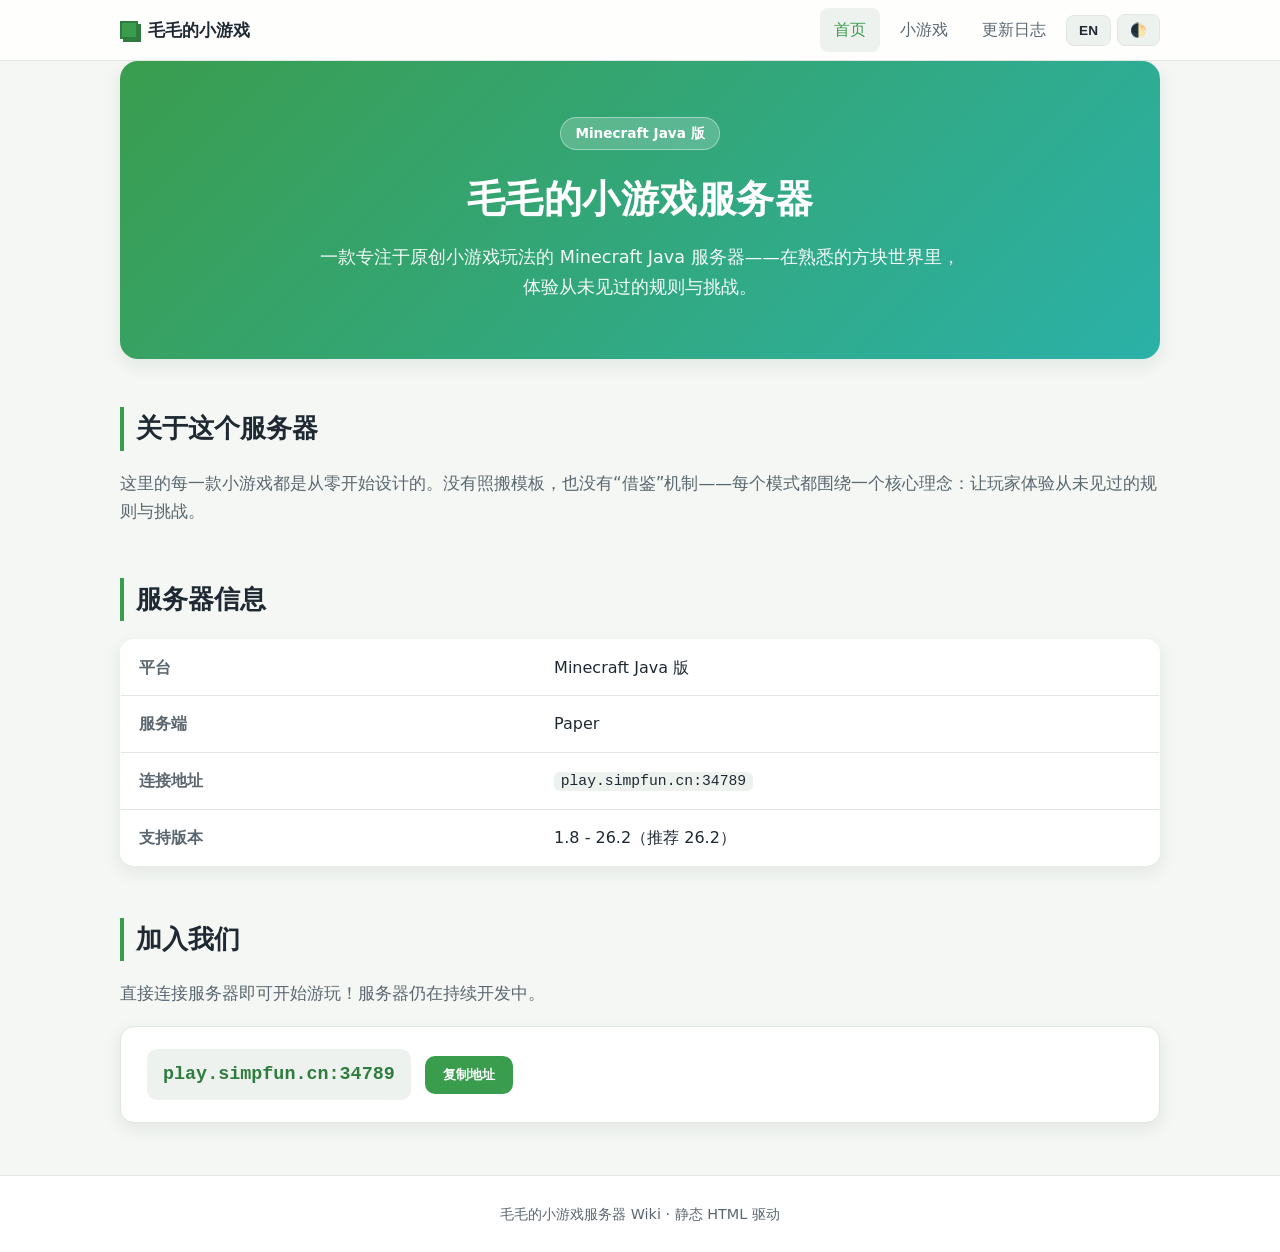
==== index.html @ 82a395f9 "初始" ====
<!DOCTYPE html>
<html lang="zh" data-theme="light">
<head>
  <meta charset="UTF-8">
  <meta name="viewport" content="width=device-width, initial-scale=1.0">
  <title data-en="Maomao's MiniGame Server" data-zh="毛毛的小游戏服务器">毛毛的小游戏服务器</title>
  <meta name="description" content="Maomao's MiniGame Server —— 一款专注原创小游戏玩法的 Minecraft Java 服务器。">
  <!-- 主题防闪烁：在渲染前先根据 localStorage / 系统偏好写入 data-theme -->
  <script>
    (function () {
      try {
        var t = localStorage.getItem('maomao-theme');
        if (!t) t = (window.matchMedia && matchMedia('(prefers-color-scheme: dark)').matches) ? 'dark' : 'light';
        document.documentElement.setAttribute('data-theme', t);
      } catch (e) {}
    })();
  </script>
  <link rel="stylesheet" href="./css/style.css">
</head>
<body>
  <!-- 导航栏由 js/main.js 动态注入 -->
  <nav id="navbar"></nav>

  <main class="container">

    <!-- 首页 Hero 区 -->
    <section class="hero">
      <span class="badge" data-en="Minecraft Java Edition" data-zh="Minecraft Java 版">Minecraft Java 版</span>
      <h1 data-en="Maomao's MiniGame Server" data-zh="毛毛的小游戏服务器">毛毛的小游戏服务器</h1>
      <p data-en="A Minecraft Java server focused on original minigame gameplay — experience rules and challenges you've never seen before in the familiar blocky world."
         data-zh="一款专注于原创小游戏玩法的 Minecraft Java 服务器——在熟悉的方块世界里，体验从未见过的规则与挑战。">
        一款专注于原创小游戏玩法的 Minecraft Java 服务器——在熟悉的方块世界里，体验从未见过的规则与挑战。</p>
    </section>

    <!-- 关于服务器 -->
    <section class="section">
      <h2 class="section-title" data-en="About This Server" data-zh="关于这个服务器">关于这个服务器</h2>
      <p class="lead" data-en="Every minigame here is designed from scratch. No copied templates, no recycled mechanics — each mode is built around one core idea: let players experience rules and challenges they've never seen before."
         data-zh="这里的每一款小游戏都是从零开始设计的。没有照搬模板，也没有“借鉴”机制——每个模式都围绕一个核心理念：让玩家体验从未见过的规则与挑战。">
        这里的每一款小游戏都是从零开始设计的。没有照搬模板，也没有“借鉴”机制——每个模式都围绕一个核心理念：让玩家体验从未见过的规则与挑战。</p>
    </section>

    <!-- 服务器信息 -->
    <section class="section">
      <h2 class="section-title" data-en="Server Info" data-zh="服务器信息">服务器信息</h2>
      <table class="info-table">
        <tr>
          <th data-en="Platform" data-zh="平台">平台</th>
          <td data-en="Minecraft Java Edition" data-zh="Minecraft Java 版">Minecraft Java 版</td>
        </tr>
        <tr>
          <th data-en="Server Software" data-zh="服务端">服务端</th>
          <td>Paper</td>
        </tr>
        <tr>
          <th data-en="Address" data-zh="连接地址">连接地址</th>
          <td><code>play.simpfun.cn:34789</code></td>
        </tr>
        <tr>
          <th data-en="Supported Versions" data-zh="支持版本">支持版本</th>
          <td data-en="1.8 - 26.2 (Recommended: 26.2)" data-zh="1.8 - 26.2（推荐 26.2）">1.8 - 26.2（推荐 26.2）</td>
        </tr>
      </table>
    </section>

    <!-- 加入我们 -->
    <section class="section">
      <h2 class="section-title" data-en="Join Us" data-zh="加入我们">加入我们</h2>
      <p class="lead" data-en="Just connect to the server and start playing! The server is still under active development."
         data-zh="直接连接服务器即可开始游玩！服务器仍在持续开发中。">
        直接连接服务器即可开始游玩！服务器仍在持续开发中。</p>
      <div class="join-box" style="margin-top:18px;">
        <span class="join-addr">play.simpfun.cn:34789</span>
        <button class="copy-btn" id="copyAddr" data-addr="play.simpfun.cn:34789"
                data-en="Copy Address" data-zh="复制地址">复制地址</button>
      </div>
    </section>

  </main>

  <footer>
    <div class="container">
      <span data-en="Maomao's MiniGame Server Wiki · Powered by static HTML" data-zh="毛毛的小游戏服务器 Wiki · 静态 HTML 驱动">毛毛的小游戏服务器 Wiki · 静态 HTML 驱动</span>
    </div>
  </footer>

  <!-- 主脚本：放在 body 末尾，document.currentScript 可正确获取自身路径 -->
  <script src="./js/main.js"></script>
</body>
</html>
---- css/style.css ----
/* =========================================================================
   Maomao's MiniGame Server Wiki —— 样式表
   纯原生 CSS，无任何框架/构建工具。
   主题通过 <html data-theme="light|dark"> 切换，颜色全部用 CSS 变量定义，
   浅色与深色只是同一组变量的不同取值，方便统一维护。
   ========================================================================= */

/* ---------- 1. 主题变量 ---------- */
:root {
  /* 浅色主题（默认） */
  --bg: #f4f7f3;
  --bg-alt: #ffffff;
  --card: #ffffff;
  --text: #1f2933;
  --muted: #5b6770;
  --primary: #3a9d4e;        /* 草方块绿 */
  --primary-dark: #2e7d3f;
  --accent: #2bb1a8;         /* 青绿点缀 */
  --border: #e1e6e1;
  --shadow: 0 6px 18px rgba(31, 41, 51, 0.08);
  --shadow-hover: 0 10px 28px rgba(31, 41, 51, 0.14);
  --code-bg: #eef2ee;
  --nav-bg: rgba(255, 255, 255, 0.85);
}

/* 深色主题：仅覆盖变量取值 */
[data-theme="dark"] {
  --bg: #14181b;
  --bg-alt: #1b2126;
  --card: #1b2126;
  --text: #e6eae6;
  --muted: #9aa6a0;
  --primary: #4caf50;
  --primary-dark: #3d8b41;
  --accent: #2bb1a8;
  --border: #2a3238;
  --shadow: 0 6px 18px rgba(0, 0, 0, 0.4);
  --shadow-hover: 0 10px 28px rgba(0, 0, 0, 0.55);
  --code-bg: #232b30;
  --nav-bg: rgba(20, 24, 27, 0.85);
}

/* ---------- 2. 基础重置 ---------- */
* { box-sizing: border-box; margin: 0; padding: 0; }

html { scroll-behavior: smooth; }

body {
  font-family: "Segoe UI", "PingFang SC", "Microsoft YaHei", system-ui, sans-serif;
  background: var(--bg);
  color: var(--text);
  line-height: 1.7;
  min-height: 100vh;
  transition: background 0.3s ease, color 0.3s ease;
}

a { color: var(--primary); text-decoration: none; }
a:hover { color: var(--primary-dark); }

code {
  background: var(--code-bg);
  padding: 0.1em 0.45em;
  border-radius: 6px;
  font-family: "Cascadia Code", Consolas, monospace;
  font-size: 0.92em;
}

.container {
  width: 100%;
  max-width: 1080px;
  margin: 0 auto;
  padding: 0 20px;
}

/* ---------- 3. 导航栏（由 js/main.js 动态注入 #navbar） ---------- */
#navbar {
  position: sticky;
  top: 0;
  z-index: 100;
  background: var(--nav-bg);
  backdrop-filter: saturate(160%) blur(10px);
  -webkit-backdrop-filter: saturate(160%) blur(10px);
  border-bottom: 1px solid var(--border);
}

.nav-inner {
  max-width: 1080px;
  margin: 0 auto;
  padding: 0 20px;
  height: 60px;
  display: flex;
  align-items: center;
  gap: 16px;
}

.nav-brand {
  display: flex;
  align-items: center;
  gap: 10px;
  font-weight: 700;
  color: var(--text);
  font-size: 1.05rem;
  white-space: nowrap;
}
.nav-brand:hover { color: var(--text); }

/* 品牌处的小方块（像素风点缀） */
.brand-cube {
  width: 18px;
  height: 18px;
  background: var(--primary);
  border: 2px solid var(--primary-dark);
  box-shadow: 3px 3px 0 var(--primary-dark);
  display: inline-block;
}

.nav-links {
  margin-left: auto;
  display: flex;
  align-items: center;
  gap: 6px;
}

.nav-link {
  color: var(--muted);
  padding: 8px 14px;
  border-radius: 8px;
  font-weight: 500;
  transition: background 0.2s, color 0.2s;
}
.nav-link:hover { background: var(--code-bg); color: var(--text); }
.nav-link.active { color: var(--primary); background: var(--code-bg); }

.nav-btn {
  background: var(--code-bg);
  border: 1px solid var(--border);
  color: var(--text);
  padding: 7px 12px;
  border-radius: 8px;
  cursor: pointer;
  font-size: 0.85rem;
  font-weight: 600;
  min-width: 40px;
  transition: background 0.2s, border-color 0.2s;
}
.nav-btn:hover { border-color: var(--primary); color: var(--primary); }

/* 移动端汉堡按钮，桌面端隐藏 */
.nav-toggle {
  display: none;
  flex-direction: column;
  gap: 4px;
  background: none;
  border: none;
  cursor: pointer;
  margin-left: auto;
  padding: 6px;
}
.nav-toggle span {
  display: block;
  width: 22px;
  height: 2px;
  background: var(--text);
  border-radius: 2px;
}

/* ---------- 4. 页面通用区块 ---------- */
main { padding: 40px 0 64px; }

.section { margin-bottom: 52px; }

.section-title {
  font-size: 1.6rem;
  font-weight: 700;
  margin-bottom: 18px;
  padding-left: 12px;
  border-left: 4px solid var(--primary);
}

.lead { color: var(--muted); font-size: 1.05rem; }

/* 卡片网格 */
.card-grid {
  display: grid;
  grid-template-columns: repeat(auto-fit, minmax(260px, 1fr));
  gap: 18px;
}

.card {
  background: var(--card);
  border: 1px solid var(--border);
  border-radius: 14px;
  padding: 22px;
  box-shadow: var(--shadow);
  transition: transform 0.2s ease, box-shadow 0.2s ease;
}
.card:hover { transform: translateY(-4px); box-shadow: var(--shadow-hover); }

.card h3 { font-size: 1.15rem; margin-bottom: 8px; color: var(--primary-dark); }
[data-theme="dark"] .card h3 { color: var(--primary); }
.card p { color: var(--muted); font-size: 0.96rem; }

/* ---------- 5. 首页 Hero ---------- */
.hero {
  background: linear-gradient(135deg, var(--primary) 0%, var(--accent) 100%);
  color: #fff;
  border-radius: 18px;
  padding: 56px 40px;
  text-align: center;
  box-shadow: var(--shadow);
  margin-bottom: 48px;
}
.hero h1 { font-size: 2.4rem; font-weight: 800; margin-bottom: 12px; letter-spacing: 0.5px; }
.hero p { font-size: 1.1rem; opacity: 0.95; max-width: 640px; margin: 0 auto; }
.hero .badge {
  display: inline-block;
  margin-bottom: 16px;
  background: rgba(255,255,255,0.2);
  border: 1px solid rgba(255,255,255,0.4);
  padding: 4px 14px;
  border-radius: 999px;
  font-size: 0.85rem;
  font-weight: 600;
}

/* ---------- 6. 信息表格 ---------- */
.info-table {
  width: 100%;
  border-collapse: collapse;
  background: var(--card);
  border: 1px solid var(--border);
  border-radius: 14px;
  overflow: hidden;
  box-shadow: var(--shadow);
}
.info-table th, .info-table td {
  text-align: left;
  padding: 14px 18px;
  border-bottom: 1px solid var(--border);
}
.info-table tr:last-child th, .info-table tr:last-child td { border-bottom: none; }
.info-table th {
  width: 40%;
  color: var(--muted);
  font-weight: 600;
  background: var(--bg-alt);
}

/* ---------- 7. 加入服务器（地址 + 复制） ---------- */
.join-box {
  display: flex;
  flex-wrap: wrap;
  align-items: center;
  gap: 14px;
  background: var(--card);
  border: 1px solid var(--border);
  border-radius: 14px;
  padding: 22px 26px;
  box-shadow: var(--shadow);
}
.join-addr {
  font-family: "Cascadia Code", Consolas, monospace;
  font-size: 1.15rem;
  font-weight: 700;
  color: var(--primary-dark);
  background: var(--code-bg);
  padding: 10px 16px;
  border-radius: 10px;
}
[data-theme="dark"] .join-addr { color: var(--primary); }
.copy-btn {
  background: var(--primary);
  color: #fff;
  border: none;
  padding: 10px 18px;
  border-radius: 10px;
  font-weight: 600;
  cursor: pointer;
  transition: background 0.2s;
}
.copy-btn:hover { background: var(--primary-dark); }

/* ---------- 8. 更新日志列表 ---------- */
.changelog-item {
  position: relative;
  padding: 0 0 28px 28px;
  border-left: 2px solid var(--border);
}
.changelog-item:last-child { border-left-color: transparent; padding-bottom: 0; }
.changelog-item::before {
  content: "";
  position: absolute;
  left: -7px;
  top: 4px;
  width: 12px;
  height: 12px;
  background: var(--primary);
  border: 2px solid var(--bg);
  border-radius: 50%;
}
.changelog-item .ver {
  font-weight: 700;
  color: var(--primary-dark);
}
[data-theme="dark"] .changelog-item .ver { color: var(--primary); }
.changelog-item .date { color: var(--muted); font-size: 0.88rem; margin-left: 8px; }
.changelog-item ul { margin: 8px 0 0 18px; color: var(--muted); }
.changelog-item li { margin: 2px 0; }

/* 占位提示 */
.placeholder {
  text-align: center;
  color: var(--muted);
  background: var(--bg-alt);
  border: 1px dashed var(--border);
  border-radius: 14px;
  padding: 40px 20px;
}

/* ---------- 9. 页脚 ---------- */
footer {
  border-top: 1px solid var(--border);
  background: var(--bg-alt);
  padding: 26px 0;
  color: var(--muted);
  font-size: 0.9rem;
  text-align: center;
}

/* ---------- 10. 响应式 ---------- */
@media (max-width: 720px) {
  .hero { padding: 40px 22px; }
  .hero h1 { font-size: 1.8rem; }
  .nav-toggle { display: flex; }
  .nav-links {
    position: absolute;
    top: 60px;
    left: 0;
    right: 0;
    flex-direction: column;
    align-items: stretch;
    gap: 4px;
    background: var(--nav-bg);
    backdrop-filter: blur(10px);
    -webkit-backdrop-filter: blur(10px);
    border-bottom: 1px solid var(--border);
    padding: 10px 16px;
    display: none;
  }
  .nav-links.open { display: flex; }
  .nav-link { padding: 12px 14px; }
  .nav-btn { width: 100%; }
  .info-table th { width: 42%; }
}
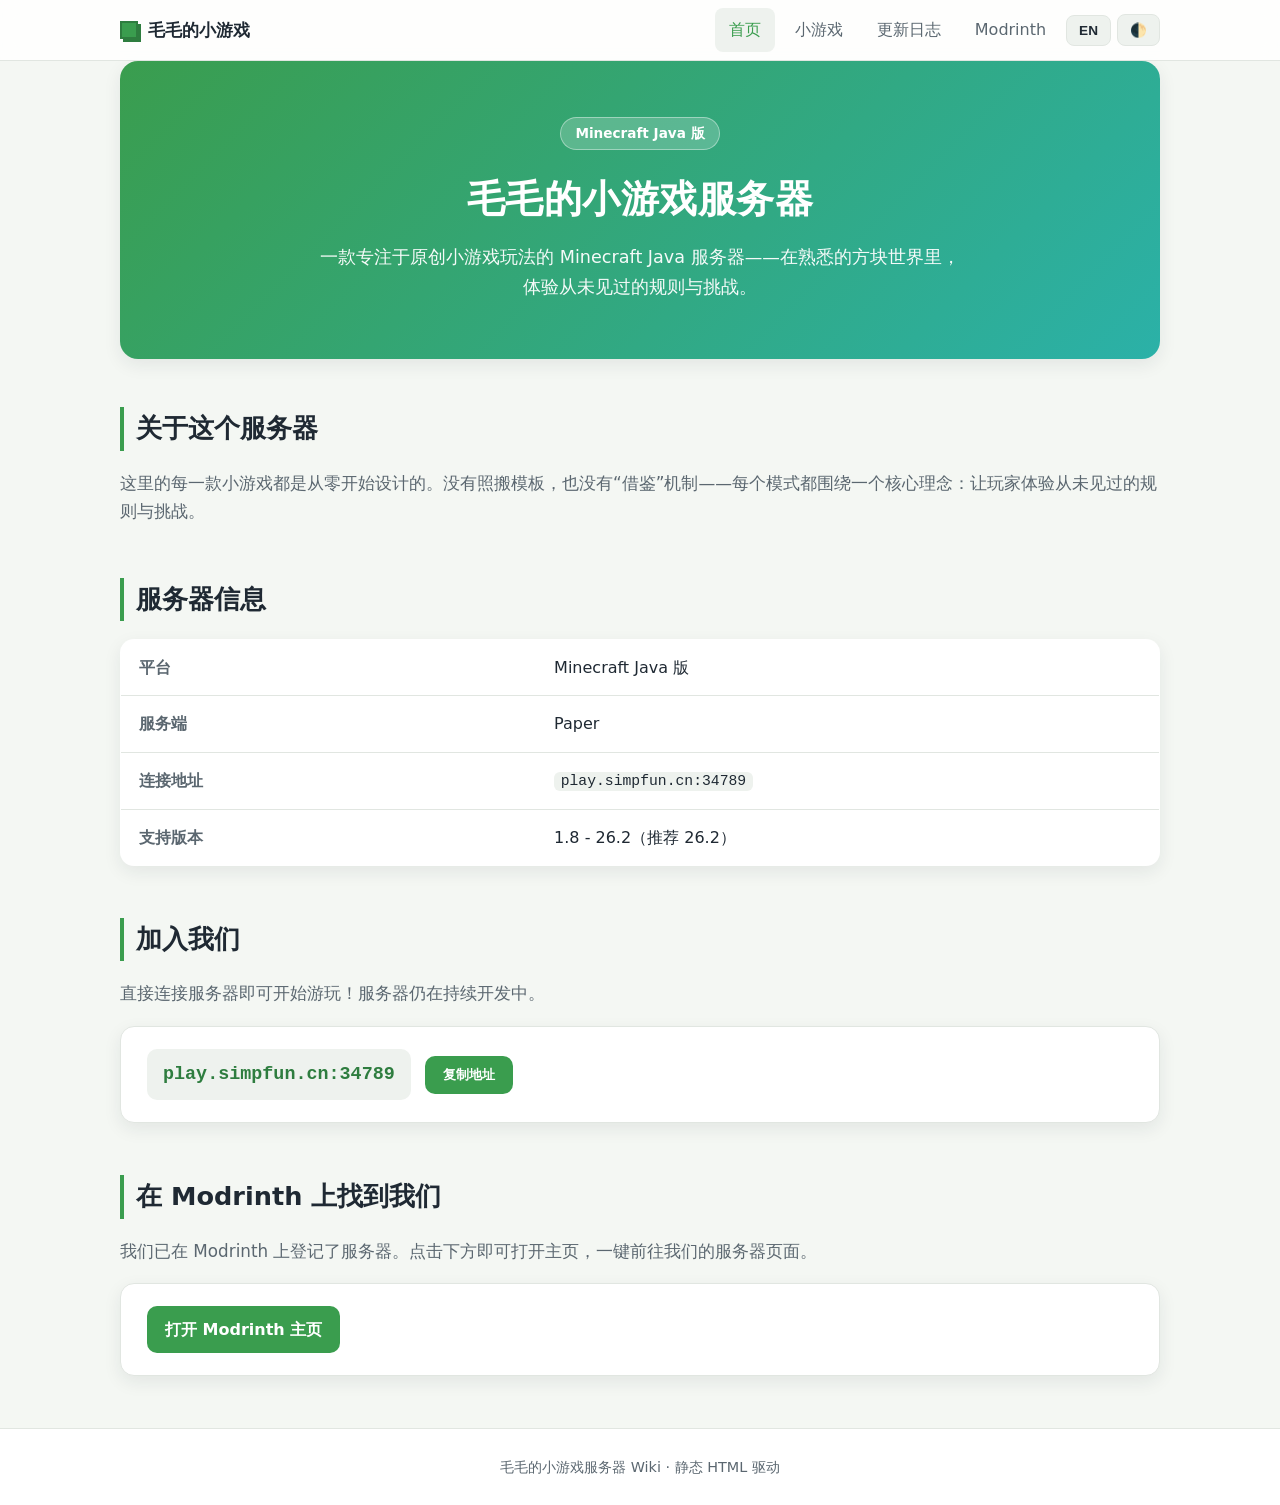
==== commit 74bb2c30: "小游戏栏目加入BeaconGame并可跳转至Modrinth服务器主页" ====
--- a/index.html
+++ b/index.html
@@ -76,6 +76,18 @@
       </div>
     </section>
 
+    <!-- 在 Modrinth 上找到我们 -->
+    <section class="section">
+      <h2 class="section-title" data-en="Find Us on Modrinth" data-zh="在 Modrinth 上找到我们">在 Modrinth 上找到我们</h2>
+      <p class="lead" data-en="We've listed our server on Modrinth. Click below to open the listing and jump to our server page with one tap."
+         data-zh="我们已在 Modrinth 上登记了服务器。点击下方即可打开主页，一键前往我们的服务器页面。">
+        我们已在 Modrinth 上登记了服务器。点击下方即可打开主页，一键前往我们的服务器页面。</p>
+      <div class="join-box" style="margin-top:18px;">
+        <a class="copy-btn" style="text-decoration:none;" href="https://modrinth.com/server/maomaos-minigame-server"
+           target="_blank" rel="noopener" data-en="Open Modrinth Page" data-zh="打开 Modrinth 主页">打开 Modrinth 主页</a>
+      </div>
+    </section>
+
   </main>
 
   <footer>
